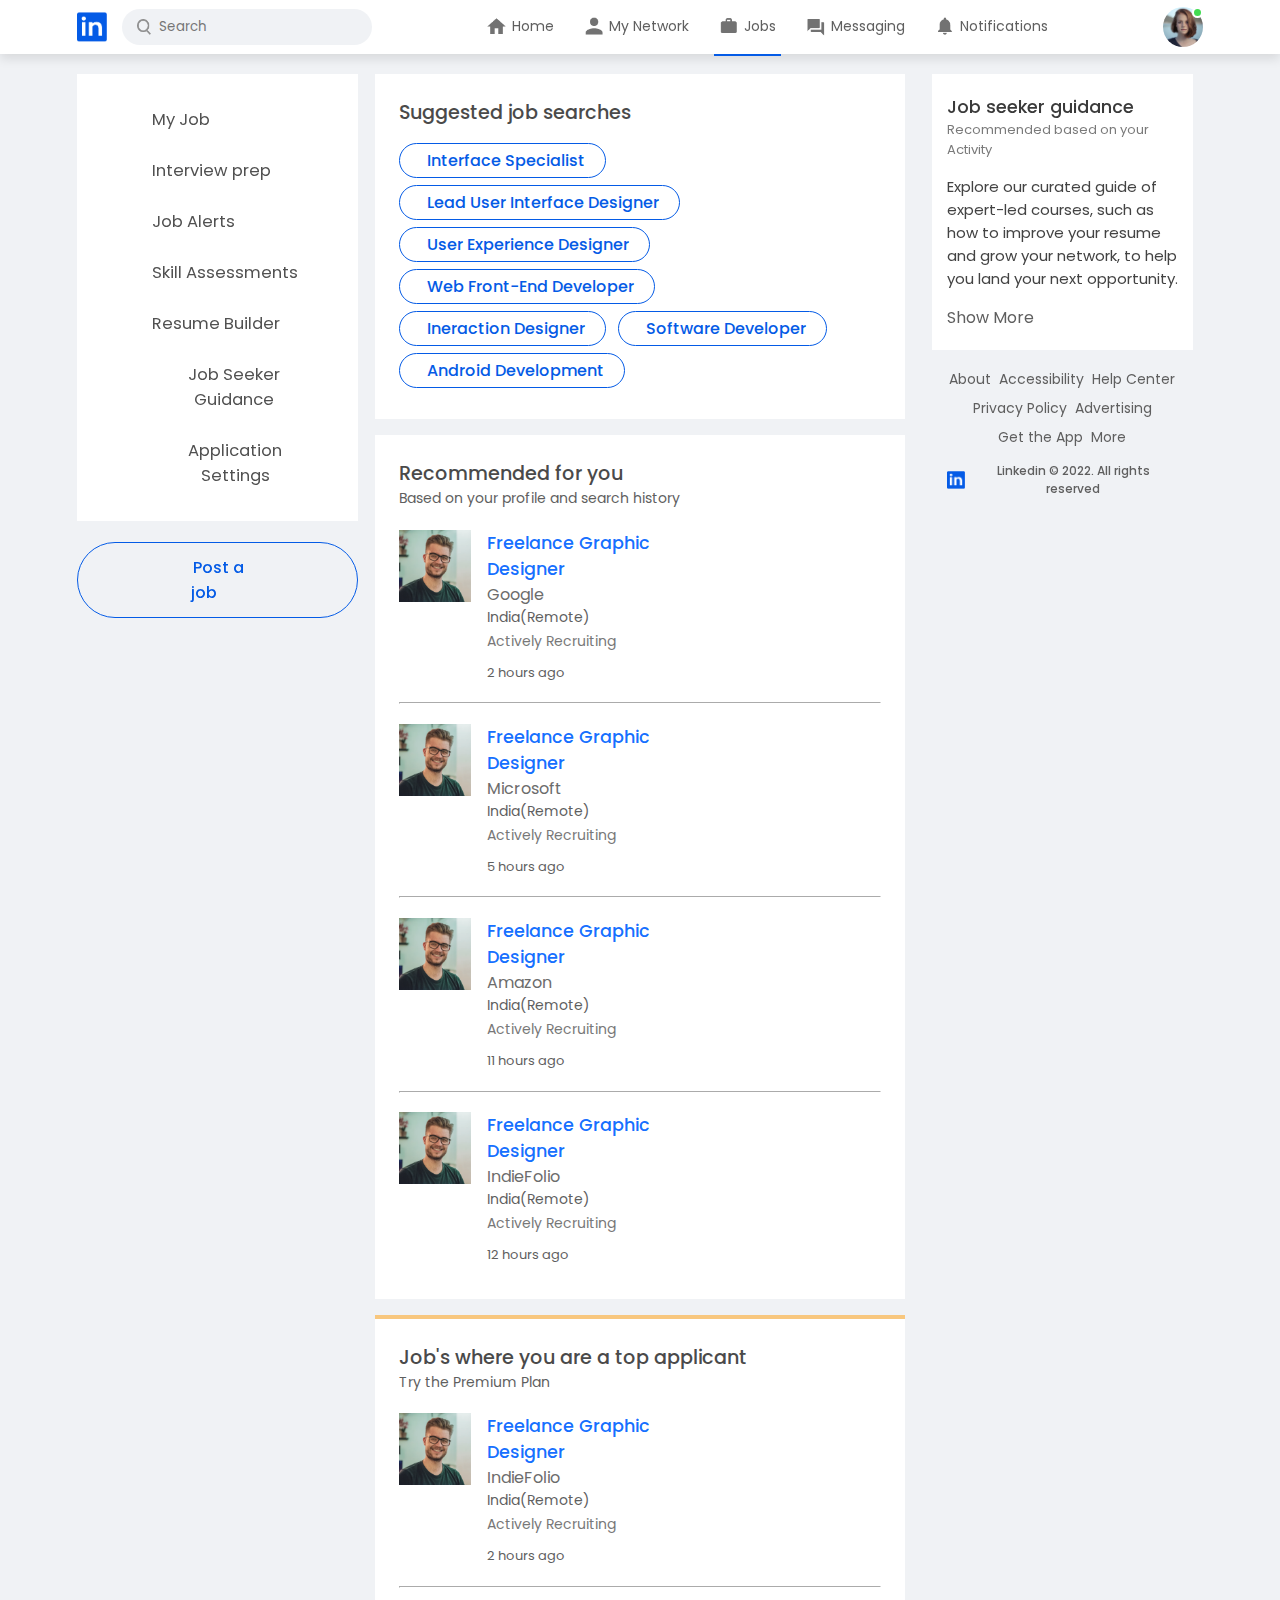
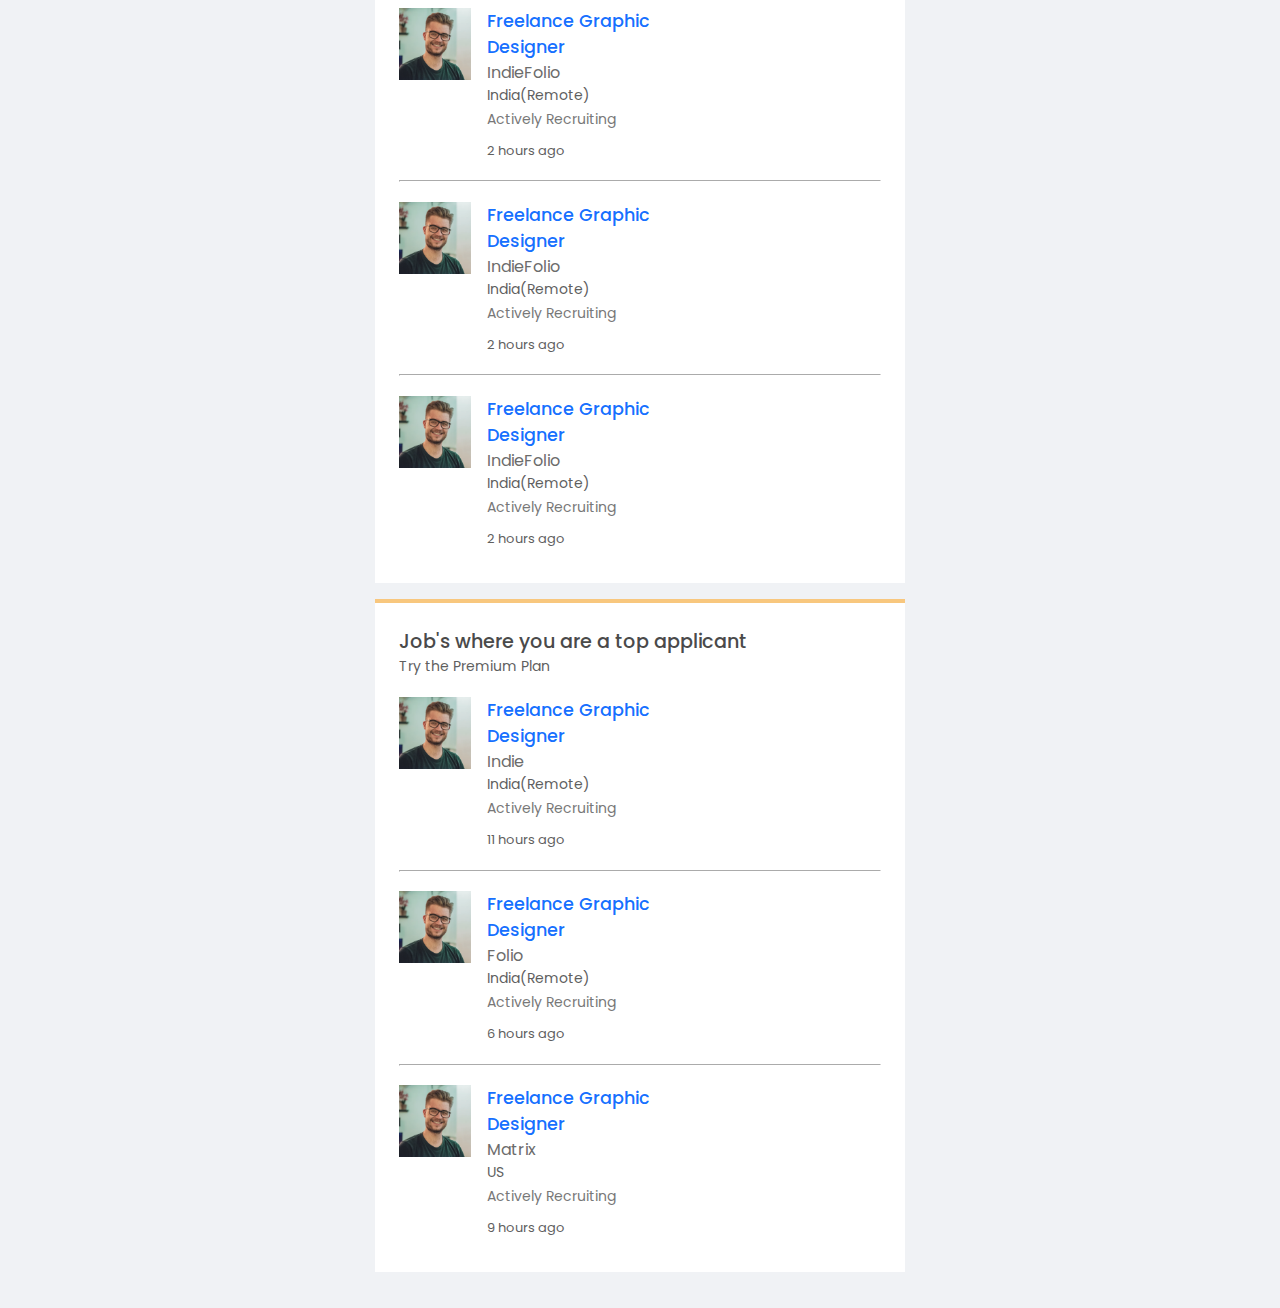
==== job.html @ 5a5438bf "first commit" ====
<!DOCTYPE html>
<html lang="en">

<head>
    <meta charset="UTF-8">
    <meta name="viewport" content="width=device-width, initial-scale=1.0">
    <title>Linkedin Clone</title>
    <!-- -----------------google fonts link-------------------- -->
    <link rel="preconnect" href="https://fonts.googleapis.com">
    <link rel="preconnect" href="https://fonts.gstatic.com" crossorigin>
    <link href="https://fonts.googleapis.com/css2?family=Poppins:wght@100;200;300;400;500;600;700;800;900&display=swap"
        rel="stylesheet">
    <!-- ---------------font awesome--------- -->
    <link rel="stylesheet" href="https://cdnjs.cloudflare.com/ajax/libs/font-awesome/6.4.2/css/all.min.css"
        integrity="sha512-z3gLpd7yknf1YoNbCzqRKc4qyor8gaKU1qmn+CShxbuBusANI9QpRohGBreCFkKxLhei6S9CQXFEbbKuqLg0DA=="
        crossorigin="anonymous" referrerpolicy="no-referrer" />
    <!-- -------------custom css------------------ -->
    <link rel="stylesheet" href="./job.css">
    <!-- ------------------favicon------------------- -->
    <link rel="icon" type="image/x-icon" href="./images/logo.png">
</head>

<body>
    <nav class="navbar">
        <div class="navbar-left">
            <a href="index.html" class="logo"><img src="./images/logo.png" alt=""></a>
            <div class="search-box">
                <img src="./images/search.png">
                <input type="text" placeholder="Search">
            </div>
        </div>
        <div class="navbar-center">
            <ul>
                <li><a href="./index.html"><img src="./images/home.png" alt=""><span>Home</span></a></li>
                <li><a href="./network.html"><img src="./images/network.png" alt=""><span>My Network</span></a></li>
                <li><a href="#" class="active-link"><img src="./images/jobs.png" alt=""><span>Jobs</span></a></li>
                <li><a href="./messaging.html"><img src="./images/message.png" alt=""><span>Messaging</span></a></li>
                <li><a href="./notification.html"><img src="./images/notification.png"
                            alt=""><span>Notifications</span></a></li>
            </ul>
        </div>
        <div class="navbar-right">
            <div class="online">
                <img src="./images/user-3.png" alt="" class="nav-profile-img" onclick="toggleMenu()">
            </div>
        </div>

        <!-- -----------profile-drop-down-menu----------------- -->
        <div class="profile-menu-wrap" id="profileMenu">
            <div class="profile-menu">
                <div class="user-info">
                    <img src="./images/user-3.png">
                    <div>
                        <h3>Isha Sahu</h3>
                        <a href="./profile.html">See your Profile</a>
                    </div>
                </div>
                <hr>
                <a href="#" class="profile-menu-link">
                    <img src="./images/feedback.png">
                    <p>Give Feedback</p>
                    <span>></span>
                </a>
                <a href="#" class="profile-menu-link">
                    <img src="./images/setting.png">
                    <p>Settings & Privacy</p>
                    <span>></span>
                </a>
                <a href="#" class="profile-menu-link">
                    <img src="./images/help.png">
                    <p>Help & Support</p>
                    <span>></span>
                </a>
                <a href="#" class="profile-menu-link">
                    <img src="./images/display.png">
                    <p>Display & Accessibility</p>
                    <span>></span>
                </a>
                <a href="#" class="profile-menu-link">
                    <img src="./images/logout.png">
                    <p>Logout</p>
                    <span>></span>
                </a>
            </div>
        </div>
    </nav>

    <!-- -----------------------navbar end----------------- -->

    <div class="container">
        <!-- -----------left-sidebar----------- -->
        <div class="left-sidebar">
            <div class="sidebar-manage-network">
                <div class="manage-network-link">
                    <div class="icon-sidebar">
                        <i class="fa-solid fa-bookmark fa-2xl"></i>
                    </div>
                    <h3>My Job</h3>
                </div>
                <div class="manage-network-link">
                    <div class="icon-sidebar">
                        <i class="fa-solid fa-file fa-2xl"></i>
                    </div>
                    <h3>Interview prep</h3>
                </div>
                <div class="manage-network-link">
                    <div class="icon-sidebar">
                        <i class="fa-solid fa-bell fa-2xl"></i>
                    </div>
                    <h3>Job Alerts</h3>
                </div>
                <div class="manage-network-link" id="no-network">
                    <div class="icon-sidebar">
                        <i class="fa-solid fa-clipboard-check fa-2xl"></i>
                    </div>
                    <h3>Skill Assessments</h3>
                </div>
                <div class="manage-network-link" id="no-network">
                    <div class="icon-sidebar">
                        <i class="fa fa-file fa-2xl"></i>
                    </div>
                    <h3>Resume Builder</h3>
                </div>
                <div class="manage-network-link" id="no-network">
                    <div class="icon-sidebar">
                        <i class="fa-regular fa-newspaper fa-2xl"></i>
                    </div>
                    <h3>Job Seeker Guidance</h3>
                </div>
                <div class="manage-network-link" id="no-network">
                    <div class="icon-sidebar">
                        <i class="fa-solid fa-gear fa-2xl"></i>
                    </div>
                    <h3>Application Settings</h3>
                </div>
            </div>
        
            <div class="post-a-job">
                <a href="#" class="post-a-job-link">
                    <i class="fa fa-pen-to-square"></i>
                    <span>Post a job</span>
                </a>
            </div>
        </div>

        <!-- ----------------------------------main-content-------------------------- -->
        <div class="main-content">
            <div class="suggested-jobs">
                <div class="heading-jobs-box">
                    <h2 class="suggest-heading">Suggested job searches</h2>
                    <button class="close-suggest-job" onclick="closeSuggestedJobs()"><i class="fa fa-circle-xmark fa-2xl style=" color:
                            #6a6a6a;"></i></button>
                </div>

                <div class="suggested-job-links">
                    <a href="#"><i class="fa-solid fa-magnifying-glass"></i><span>Interface Specialist</span></a>
                </div>
                <div class="suggested-job-links" id="no-job-link">
                    <a href="#"><i class="fa-solid fa-magnifying-glass"></i><span>Lead User Interface
                            Designer</span></a>
                </div>
                <div class="suggested-job-links" id="no-job-link">
                    <a href="#"><i class="fa-solid fa-magnifying-glass"></i><span>User Experience Designer</span></a>
                </div>
                <div class="suggested-job-links">
                    <a href="#"><i class="fa-solid fa-magnifying-glass"></i><span>Web Front-End Developer</span></a>
                </div>
                <div class="suggested-job-links">
                    <a href="#"><i class="fa-solid fa-magnifying-glass"></i><span>Ineraction Designer</span></a>
                </div>
                <div class="suggested-job-links">
                    <a href="#"><i class="fa-solid fa-magnifying-glass"></i><span>Software Developer</span></a>
                </div>
                <div class="suggested-job-links">
                    <a href="#"><i class="fa-solid fa-magnifying-glass" id="no-job-link"></i><span>Android Development</span></a>
                </div>
            </div>

            <section class="recommended-job" id="new-margin-job-box">
                <div class="recommended-heading">
                    <h2>Recommended for you</h2>
                    <p>Based on your profile and search history</p>
                </div>

                <li class="job-list">

                    <div class="job-card">
                        <div class="job-details">
                            <div class="job-img">
                                <img src="./images/user-1.png" alt="">
                            </div>
                            <div class="job-content">
                                <h2>Freelance Graphic Designer</h2>
                                <h3>Google</h3>
                                <p>India(Remote)</p>
                            </div>
                            <div class="bookmark-btn">
                                <a href="#"><i class="fa fa-bookmark fa-xl" style="color: #737373;"></i></a>
                            </div>
                        </div>

                        <div class="recruiting">
                            <i class="fa fa-bullseye"  style="color: #62bb23;"></i>
                            <span>Actively Recruiting</span>
                        </div>

                        <div class="time">
                            <h3>2 hours ago</h3>
                        </div>
                    </div>
                    <hr class="break-card">
                    <div class="job-card">
                        <div class="job-details">
                            <div class="job-img">
                                <img src="./images/user-1.png" alt="">
                            </div>
                            <div class="job-content">
                                <h2>Freelance Graphic Designer</h2>
                                <h3>Microsoft</h3>
                                <p>India(Remote)</p>
                            </div>
                            <div class="bookmark-btn">
                                <a href="#"><i class="fa fa-bookmark fa-xl" style="color: #737373;"></i></a>
                            </div>
                        </div>

                        <div class="recruiting">
                            <i class="fa fa-bullseye"  style="color: #62bb23;"></i>
                            <span>Actively Recruiting</span>
                        </div>

                        <div class="time">
                            <h3>5 hours ago</h3>
                        </div>
                    </div>
                    <hr class="break-card">
                    <div class="job-card">
                        <div class="job-details">
                            <div class="job-img">
                                <img src="./images/user-1.png" alt="">
                            </div>
                            <div class="job-content">
                                <h2>Freelance Graphic Designer</h2>
                                <h3>Amazon</h3>
                                <p>India(Remote)</p>
                            </div>
                            <div class="bookmark-btn">
                                <a href="#"><i class="fa fa-bookmark fa-xl" style="color: #737373;"></i></a>
                            </div>
                        </div>

                        <div class="recruiting">
                            <i class="fa fa-bullseye"  style="color: #62bb23;"></i>
                            <span>Actively Recruiting</span>
                        </div>

                        <div class="time">
                            <h3>11 hours ago</h3>
                        </div>
                    </div>
                    <hr class="break-card">
                    <div class="job-card">
                        <div class="job-details">
                            <div class="job-img">
                                <img src="./images/user-1.png" alt="">
                            </div>
                            <div class="job-content">
                                <h2>Freelance Graphic Designer</h2>
                                <h3>IndieFolio</h3>
                                <p>India(Remote)</p>
                            </div>
                            <div class="bookmark-btn">
                                <a href="#"><i class="fa fa-bookmark fa-xl" style="color: #737373;"></i></a>
                            </div>
                        </div>

                        <div class="recruiting">
                            <i class="fa fa-bullseye"  style="color: #62bb23;"></i>
                            <span>Actively Recruiting</span>
                        </div>

                        <div class="time">
                            <h3>12 hours ago</h3>
                        </div>
                    </div>
                </li>
            </section>
            <section class="recommended-job" id="premium">
                <div class="recommended-heading">
                    <h2>Job's where you are a top applicant</h2>
                    <p>Try the Premium Plan</p>
                </div>

                <li class="job-list">

                    <div class="job-card">
                        <div class="job-details">
                            <div class="job-img">
                                <img src="./images/user-1.png" alt="">
                            </div>
                            <div class="job-content">
                                <h2>Freelance Graphic Designer</h2>
                                <h3>IndieFolio</h3>
                                <p>India(Remote)</p>
                            </div>
                            <div class="bookmark-btn">
                                <a href="#"><i class="fa fa-bookmark fa-xl" style="color: #737373;"></i></a>
                            </div>
                        </div>

                        <div class="recruiting">
                            <i class="fa fa-bullseye"  style="color: #62bb23;"></i>
                            <span>Actively Recruiting</span>
                        </div>

                        <div class="time">
                            <h3>2 hours ago</h3>
                        </div>
                    </div>
                    <hr class="break-card">
                    <div class="job-card">
                        <div class="job-details">
                            <div class="job-img">
                                <img src="./images/user-1.png" alt="">
                            </div>
                            <div class="job-content">
                                <h2>Freelance Graphic Designer</h2>
                                <h3>IndieFolio</h3>
                                <p>India(Remote)</p>
                            </div>
                            <div class="bookmark-btn">
                                <a href="#"><i class="fa fa-bookmark fa-xl" style="color: #737373;"></i></a>
                            </div>
                        </div>

                        <div class="recruiting">
                            <i class="fa fa-bullseye"  style="color: #62bb23;"></i>
                            <span>Actively Recruiting</span>
                        </div>

                        <div class="time">
                            <h3>2 hours ago</h3>
                        </div>
                    </div>
                    <hr class="break-card">
                    <div class="job-card">
                        <div class="job-details">
                            <div class="job-img">
                                <img src="./images/user-1.png" alt="">
                            </div>
                            <div class="job-content">
                                <h2>Freelance Graphic Designer</h2>
                                <h3>IndieFolio</h3>
                                <p>India(Remote)</p>
                            </div>
                            <div class="bookmark-btn">
                                <a href="#"><i class="fa fa-bookmark fa-xl" style="color: #737373;"></i></a>
                            </div>
                        </div>

                        <div class="recruiting">
                            <i class="fa fa-bullseye"  style="color: #62bb23;"></i>
                            <span>Actively Recruiting</span>
                        </div>

                        <div class="time">
                            <h3>2 hours ago</h3>
                        </div>
                    </div>
                    <hr class="break-card">
                    <div class="job-card">
                        <div class="job-details">
                            <div class="job-img">
                                <img src="./images/user-1.png" alt="">
                            </div>
                            <div class="job-content">
                                <h2>Freelance Graphic Designer</h2>
                                <h3>IndieFolio</h3>
                                <p>India(Remote)</p>
                            </div>
                            <div class="bookmark-btn">
                                <a href="#"><i class="fa fa-bookmark fa-xl" style="color: #737373;"></i></a>
                            </div>
                        </div>

                        <div class="recruiting">
                            <i class="fa fa-bullseye"  style="color: #62bb23;"></i>
                            <span>Actively Recruiting</span>
                        </div>

                        <div class="time">
                            <h3>2 hours ago</h3>
                        </div>
                    </div>
                </li>
            </section>
            <section class="recommended-job" id="premium">
                <div class="recommended-heading">
                    <h2>Job's where you are a top applicant</h2>
                    <p>Try the Premium Plan</p>
                </div>

                <li class="job-list">

                    <div class="job-card">
                        <div class="job-details">
                            <div class="job-img">
                                <img src="./images/user-1.png" alt="">
                            </div>
                            <div class="job-content">
                                <h2>Freelance Graphic Designer</h2>
                                <h3>Indie</h3>
                                <p>India(Remote)</p>
                            </div>
                            <div class="bookmark-btn">
                                <a href="#"><i class="fa fa-bookmark fa-xl" style="color: #737373;"></i></a>
                            </div>
                        </div>

                        <div class="recruiting">
                            <i class="fa fa-bullseye"  style="color: #62bb23;"></i>
                            <span>Actively Recruiting</span>
                        </div>

                        <div class="time">
                            <h3>11 hours ago</h3>
                        </div>
                    </div>
                    <hr class="break-card">
                    <div class="job-card">
                        <div class="job-details">
                            <div class="job-img">
                                <img src="./images/user-1.png" alt="">
                            </div>
                            <div class="job-content">
                                <h2>Freelance Graphic Designer</h2>
                                <h3>Folio</h3>
                                <p>India(Remote)</p>
                            </div>
                            <div class="bookmark-btn">
                                <a href="#"><i class="fa fa-bookmark fa-xl" style="color: #737373;"></i></a>
                            </div>
                        </div>

                        <div class="recruiting">
                            <i class="fa fa-bullseye"  style="color: #62bb23;"></i>
                            <span>Actively Recruiting</span>
                        </div>

                        <div class="time">
                            <h3>6 hours ago</h3>
                        </div>
                    </div>
                    <hr class="break-card">
                    <div class="job-card">
                        <div class="job-details">
                            <div class="job-img">
                                <img src="./images/user-1.png" alt="">
                            </div>
                            <div class="job-content">
                                <h2>Freelance Graphic Designer</h2>
                                <h3>Matrix</h3>
                                <p>US</p>
                            </div>
                            <div class="bookmark-btn">
                                <a href="#"><i class="fa fa-bookmark fa-xl" style="color: #737373;"></i></a>
                            </div>
                        </div>

                        <div class="recruiting">
                            <i class="fa fa-bullseye"  style="color: #62bb23;"></i>
                            <span>Actively Recruiting</span>
                        </div>

                        <div class="time">
                            <h3>9 hours ago</h3>
                        </div>
                    </div>
                </li>
            </section>
            
        </div>

        <!-- -----------------------------right-sidebar---------------------- -->
        <div class="right-sidebar">
            <div class="right-sidebar-details">
                <h2>Job seeker guidance</h2>
                <h3>Recommended based on your Activity</h3>
                <p>Explore our curated guide of expert-led courses, such as how to improve your resume and grow your
                    network, to help you land your next opportunity.</p>
                <a href="#"><span>Show More</span><i class="fa fa-arrow-right"></i></a>
            </div>
            <div class="sidebar-useful-links">
                <a href="#">About</a>
                <a href="#">Accessibility</a>
                <a href="#">Help Center</a>
                <a href="#">Privacy Policy</a>
                <a href="#">Advertising</a>
                <a href="#">Get the App</a>
                <a href="#">More</a>

                <div class="copyright-msg">
                    <img src="./images/logo.png">
                    <p>Linkedin &#169; 2022. All rights reserved</p>
                </div>
            </div>
        </div>

    </div>




    <!-- ---------------custom javascript---------------- -->
    <script src="./script.js"></script>
</body>

</html>
---- job.css ----
* {
    margin: 0;
    padding: 0;
    box-sizing: border-box;
    font-family: 'Poppins', sans-serif;
}

body {
    background: #f0f2f5;
    color: #5f5f5f;
}

a {
    text-decoration: none;
    color: #5f5f5f;
}

/* --------------------------------------navbar-start-------------------------------- */
.navbar {
    display: flex;
    align-items: center;
    justify-content: space-between;
    background: #fff;
    padding: 6px 6%;
    position: sticky;
    top: 0;
    z-index: 100;
    box-shadow: 0 5px 10px rgba(0, 0, 0, 0.1);
}

.logo img {
    width: 30px;
    margin-right: 15px;
    display: block;
}

.navbar-center ul li {
    display: inline-block;
    list-style: none;
}

.navbar-center ul li a {
    display: flex;
    align-items: center;
    font-size: 14px;
    margin: 5px 8px;
    padding-right: 5px;
    position: relative;
}

.navbar-center ul li a img {
    width: 30px;
}

.navbar-center ul li a::after {
    content: '';
    width: 0;
    height: 2px;
    background: #045be6;
    position: absolute;
    bottom: -15px;
    transition: width 0.3s;
}

.navbar-center ul li a:hover::after,
.navbar-center ul li a.active-link::after {
    width: 100%;
}

.nav-profile-img {
    width: 40px;
    border-radius: 50%;
    display: block;
    cursor: pointer;
    position: relative;
}

.online {
    position: relative;
}

.online::after {
    content: '';
    width: 7px;
    height: 7px;
    border: 2px solid #fff;
    border-radius: 50%;
    right: 0px;
    top: 0px;
    background: #41db51;
    position: absolute;
}

.search-box {
    background: #f0f2f5;
    width: 250px;
    border-radius: 20px;
    display: flex;
    align-items: center;
    padding: 0 15px;
}

.navbar-left {
    display: flex;
    align-items: center;
}

.search-box img {
    width: 14px;
}

.search-box input {
    width: 100%;
    background: transparent;
    outline: none;
    padding: 8px;
    border: 0;
}

.container {
    padding: 20px 6%;
    display: flex;
    flex-wrap: wrap;
    justify-content: space-between;
}

/* ---------left-sidebar--------- */
.left-sidebar {
    flex-basis: 25%;
    align-self: flex-start;
    position: sticky;
    top: 73px;
}

.main-content {
    flex-basis: 47%;
}


/* ----------------------------------------------navbar-end------------------------------------------- */
/* ----------profile-drop-down-menu------------ */
.profile-menu-wrap {
    position: absolute;
    top: 100%;
    right: 5%;
    width: 320px;
    max-height: 0;
    overflow: hidden;
    transition: max-height 0.5s;
}

.profile-menu-wrap.open-menu {
    max-height: 400px;
}

.profile-menu {
    background: #222;
    color: #fff;
    padding: 20px;
    margin: 10px;
}

.user-info {
    display: flex;
    align-items: center;
}

.user-info img {
    width: 50px;
    border-radius: 50%;
    margin-right: 15px;
}

.user-info h3 {
    font-weight: 500;
    margin-bottom: -7px;
}

.user-info a {
    color: #c9dbf8;
    font-size: 13px;
}

.profile-menu hr {
    border: 0;
    height: 1px;
    width: 100%;
    background: #fff;
    margin: 15px 0 10px;
}

.profile-menu-link {
    display: flex;
    align-items: center;
    color: #fff;
    margin: 12px 0;
    font-size: 14px;
}

.profile-menu-link p {
    width: 100%;
}

.profile-menu-link img {
    width: 35px;
    border-radius: 50%;
    margin-right: 15px;
}

/* -------------------------------------profile-dropdown-end----------------------------------------------- */

/* -----------------------------------------------------jobs-page-start-------------------------------------------- */

.container {
    padding: 20px 6%;
    display: flex;
    flex-wrap: wrap;
    justify-content: space-between;
}

/* ---------left-sidebar--------- */
.left-sidebar {
    flex-basis: 25%;
    align-self: flex-start;
    position: sticky;
    top: 73px;
}

.main-content-network {
    flex-basis: 73%;
}

.sidebar-manage-network {
    background: #fff;
    padding: 20px 25px;
    text-align: center;
    font-size: 12px;
}

.manage-network-link {
    display: flex;
    align-items: center;
    /* justify-content: space-between; */
    padding: 13px 0;
    cursor: pointer;
}

.manage-network-link h3 {
    font-size: 1.03rem;
    font-weight: 400;
    /* margin-right: 6rem; */
    padding: 0 15px;
    color: #515151;
}

.icon-sidebar {
    width: 2.2rem;
}

.post-a-job-link {
    display: inline-block;
    border: 1px solid #045be6;
    border-radius: 65px;
    padding: 12px 113px;
    color: #045be6;
    font-weight: 500;
    margin: 1.3rem 0;
    transition: 0.3s;
}

.post-a-job-link i {
    color: #1f71ff;
}

.post-a-job span {
    margin-left: 2px;
}

/* -----------left-sidebar-end--------------------- */

/* -----------------main-content-start--------------------------- */
.main-content {
    flex-basis: 47%;
}

.suggested-jobs {
    background: #fff;
    padding: 1.5rem;
    position: relative;
    margin-bottom: 1rem;
}

.heading-jobs-box {
    display: flex;
    margin-bottom: 1rem;
    align-items: center;
    justify-content: space-between;
}

.suggest-heading {
    font-size: 1.2rem;
    font-weight: 500;
    color: #4a4a4a;
}

.close-suggest-job {
    border: none;
    background: none;
    color: #6a6a6a;
    float: right;
    cursor: pointer;
}

.suggested-job-links {
    background: #fff;
    position: relative;
    width: auto;
    display: inline-block;
    margin-right: 8px;
    margin-bottom: 7px;
}

.suggested-job-links a {
    display: inline-block;
    border: 1px solid #045be6;
    border-radius: 65px;
    padding: 4px 20px;
    color: #045be6;
    font-weight: 500;
}

.suggested-job-links span {
    padding-left: 7px;
}

.recommended-job {
    background: #fff;
    padding: 1.5rem;
    position: relative;
    margin-bottom: 1rem;
}

.recommended-heading {
    margin-bottom: 11px;
}

.recommended-heading h2 {
    font-size: 1.2rem;
    font-weight: 500;
    color: #4a4a4a;
}

.recommended-heading p {
    font-size: 14px;
    font-weight: 400;
}

/* -------job-card--------- */
.job-list {
    list-style: none;
}

.job-card {
    padding: 0.6rem 0;
}

.job-details {
    display: flex;
    align-items: flex-start;
}

.job-img img {
    width: 4.5rem;
    margin-right: 1rem;
    z-index: 2;
}

.job-content h2 {
    font-size: 1.1rem;
    font-weight: 500;
    color: #0062ffed;
}

.job-content h3 {
    font-size: 1rem;
    font-weight: 400;
    color: #6c6c6c;
}

.job-content p {
    font-size: 14px;
}

.bookmark-btn {
    margin-left: 13rem;
}

.recruiting {
    margin-left: 5.5rem;
}

.recruiting span {
    font-size: 14px;
    color: #787878;
    font-weight: 400;
}

.time {
    padding-top: 10px;
    margin-left: 5.5rem;
}

.time h3 {
    font-size: 13px;
    font-weight: 400;
}

.break-card {
    border-color: #fff;
    margin: 10px 0;
}

#premium {
    border-top: 4px solid #f8c77e;
}

/* --------------------------main-content-end-------------------------- */

/* ---------------right-sidebar-start----------------------- */
.right-sidebar {
    flex-basis: 25%;
    align-self: self-start;
    position: sticky;
    top: 73px;
}

.right-sidebar-details {
    background: #fff;
    padding: 20px 15px;
    margin: 0 10px;
}

.right-sidebar-details h2 {
    font-size: 1.1em;
    font-weight: 500;
    color: #3a3a3a;
}

.right-sidebar-details h3 {
    font-size: 13px;
    font-weight: 400;
    color: #7a7a7a;
}

.right-sidebar-details p {
    padding: 15px 0;
    font-size: 15px;
    color: #434343;
}

.right-sidebar-details a {
    display: flex;
    align-items: center;
    justify-content: flex-start;
}

.right-sidebar-details span {
    padding-right: 10px;
}

.sidebar-useful-links {
    padding: 15px 25px;
    text-align: center;
}

.sidebar-useful-links a {
    display: inline-block;
    font-size: 14px;
    margin: 4px 2px;
}

.copyright-msg {
    display: flex;
    align-items: center;
    justify-content: center;
    font-size: 12px;
    margin-top: 10px;
    font-weight: 500
}

.copyright-msg img {
    width: 18px;
    margin-right: 4px;
}

/* ----------------------rigth-sidebar-end----------------------- */

/* ------------------------------------------media query for navbar-------------------------------------------- */
@media only screen and (max-width: 600px) {
    .search-box {
        background: transparent;
        width: auto;
        padding: 0;
    }

    .search-box input {
        width: 0;
        padding: 0;
    }

    .navbar-center ul li a span {
        display: none;
    }

    .navbar-center ul li a {
        padding-right: 0;
        margin: 5px;
    }

    .nav-profile-img {
        width: 30px;
    }

    /* -------------------------------media query for home page-------------------- */
    .container {
        padding: 15px 3%
    }

    .left-sidebar,
    .right-sidebar {
        flex-basis: 100%;
        position: relative;
        top: unset;
    }

    .main-content {
        flex-basis: 100%;
    }

    .post-stats div {
        margin: 2px 0;
    }

    .post-activity-link span {
        display: none;
    }

    .post-activity-link img {
        margin-right: 0;
    }

    /* -------------------------------------media query for profile page-------------------------------*/
    .profile-main,
    .profile-sidebar {
        flex-basis: 100%;
    }

    .profile-container {
        font-size: 14px;
    }

    .profile-pic {
        width: 100px;
        margin-top: -50px;
    }

    .profile-description {
        font-size: 14px;
    }

    .mutual-connection h3 {
        font-size: 0.85rem;
    }

    #showMoreLink {
        display: block;
        width: fit-content;
        margin: 10px auto;
        font-size: 14px;
        cursor: pointer;
    }

    .sidebar-activity {
        display: none;
    }

    .sidebar-activity.open-activity {
        display: block;
    }

    .suggested-jobs {
        margin-top: 1rem;
    }

    .post-a-job {
        display: none;
    }
    #new-margin-job-box {
        margin-top: 1rem;
    }
}

@media only screen and (max-width: 492px) {
    .main-content {
        width: 24rem;
    }

    .bookmark-btn {
        margin-left: 0;
    }

    #new-margin-job-box {
        margin-top: 1rem;
    }
}

@media only screen and (max-width: 380px) {
    .main-content {
        width: 22rem;
    }

    #no-network {
        display: none;
    }

    #no-job-link {
        display: none;
    }

    #new-margin-job-box {
        margin-top: 1rem;
    }
}
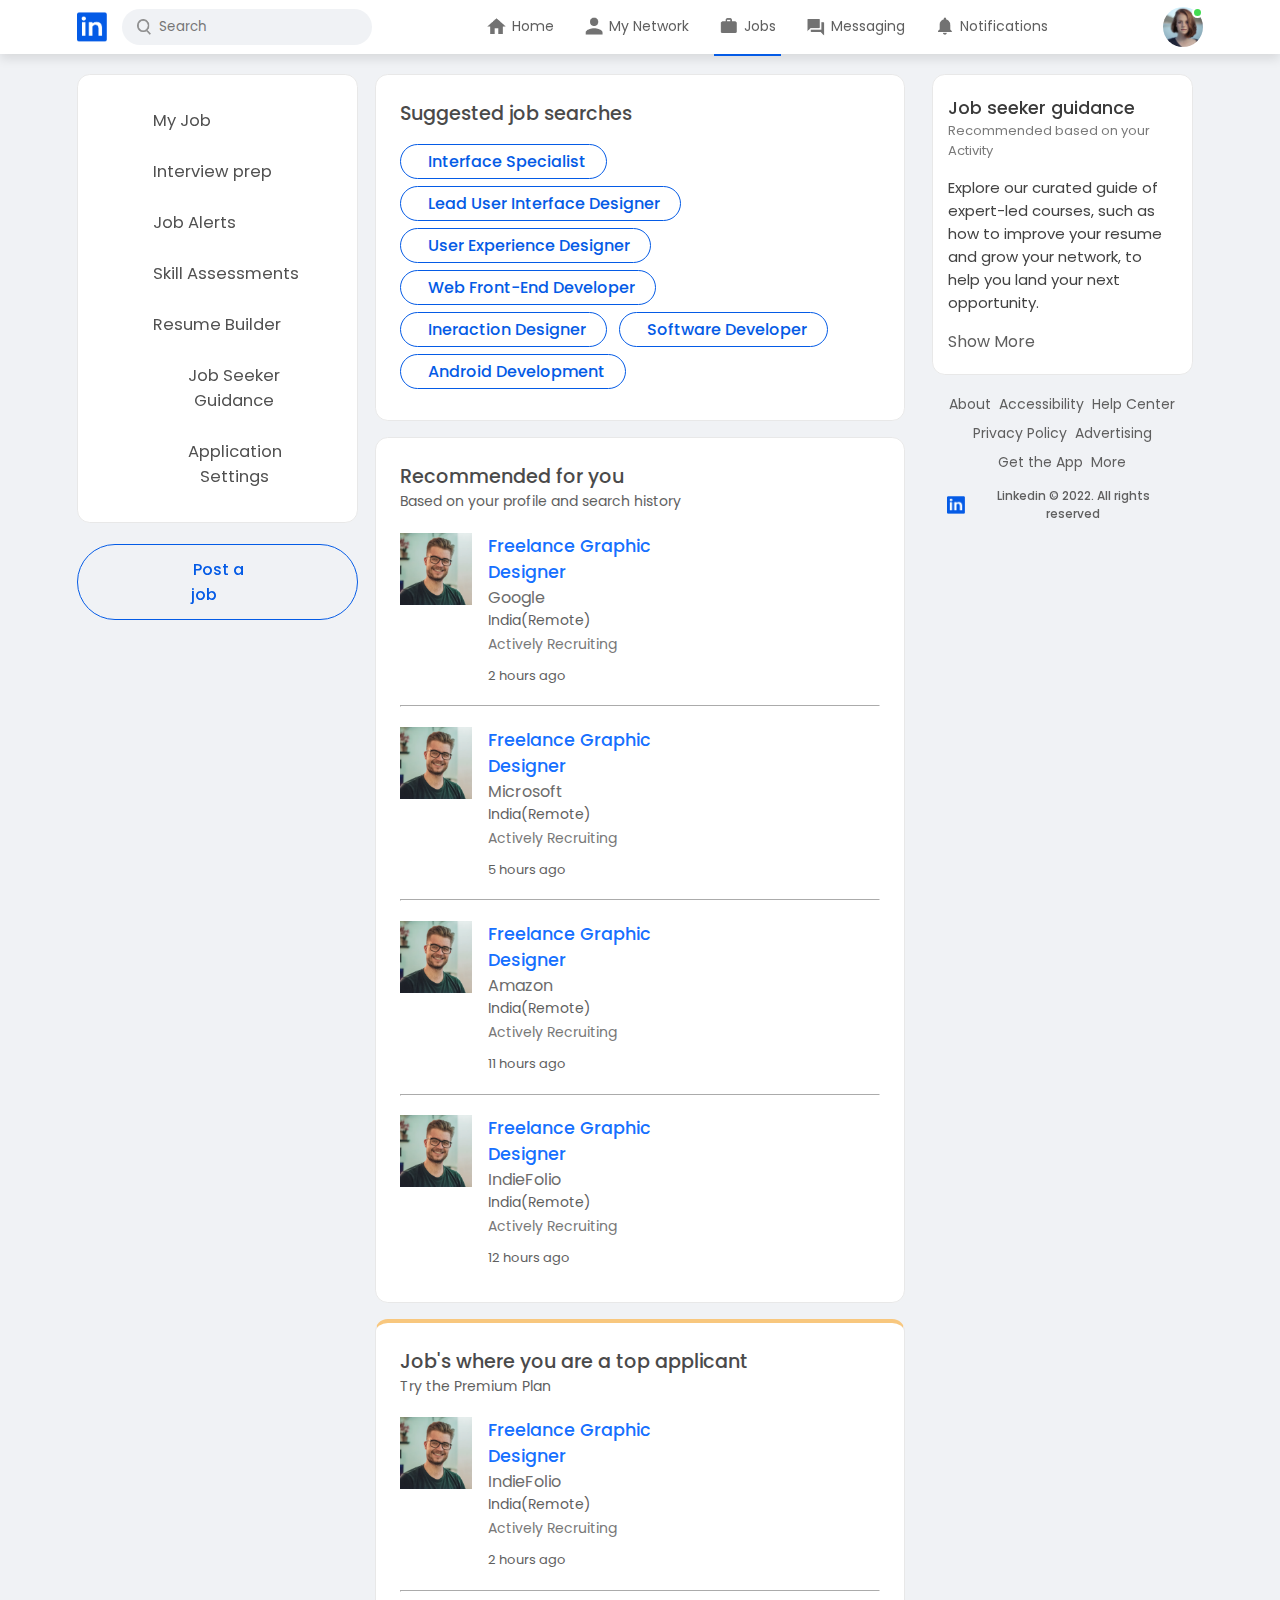
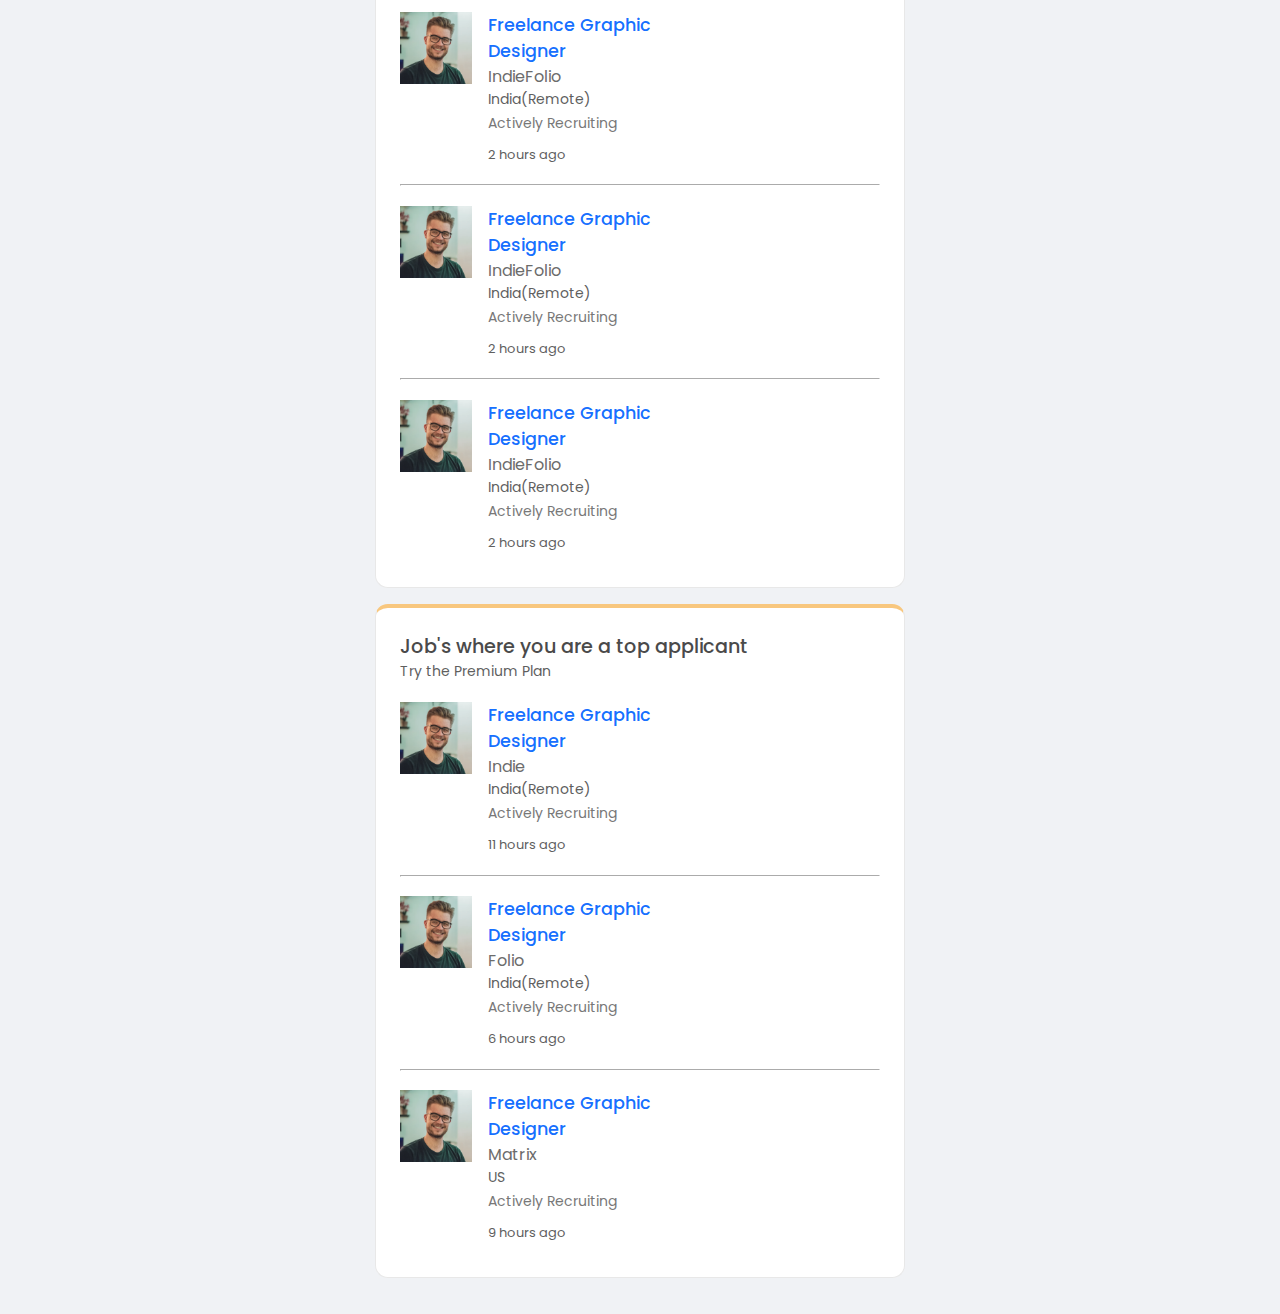
==== commit dd913ffd: "comments to network and job page" ====
--- a/job.html
+++ b/job.html
@@ -21,6 +21,7 @@
 </head>
 
 <body>
+    <!-- ------------------------------navbar-start------------------------------ -->
     <nav class="navbar">
         <div class="navbar-left">
             <a href="index.html" class="logo"><img src="./images/logo.png" alt=""></a>
@@ -86,7 +87,8 @@
     </nav>
 
     <!-- -----------------------navbar end----------------- -->
-
+    
+    <!-- -----------------------------landing-page-starts----------------------------- -->
     <div class="container">
         <!-- -----------left-sidebar----------- -->
         <div class="left-sidebar">
@@ -508,9 +510,6 @@
 
     </div>
 
-
-
-
     <!-- ---------------custom javascript---------------- -->
     <script src="./script.js"></script>
 </body>
--- a/job.css
+++ b/job.css
@@ -235,6 +235,8 @@
     padding: 20px 25px;
     text-align: center;
     font-size: 12px;
+    border-radius: 0.8rem;
+    border: 1px solid #e8e8e8;
 }
 
 .manage-network-link {
@@ -288,6 +290,8 @@
     padding: 1.5rem;
     position: relative;
     margin-bottom: 1rem;
+    border-radius: 0.8rem;
+    border: 1px solid #e8e8e8;
 }
 
 .heading-jobs-box {
@@ -338,6 +342,8 @@
     padding: 1.5rem;
     position: relative;
     margin-bottom: 1rem;
+    border-radius: 0.8rem;
+    border: 1px solid #e8e8e8;
 }
 
 .recommended-heading {
@@ -438,6 +444,8 @@
     background: #fff;
     padding: 20px 15px;
     margin: 0 10px;
+    border-radius: 0.8rem;
+    border: 1px solid #e8e8e8;
 }
 
 .right-sidebar-details h2 {
@@ -496,7 +504,7 @@
 /* ----------------------rigth-sidebar-end----------------------- */
 
 /* ------------------------------------------media query for navbar-------------------------------------------- */
-@media only screen and (max-width: 600px) {
+@media only screen and (max-width: 1000px) {
     .search-box {
         background: transparent;
         width: auto;
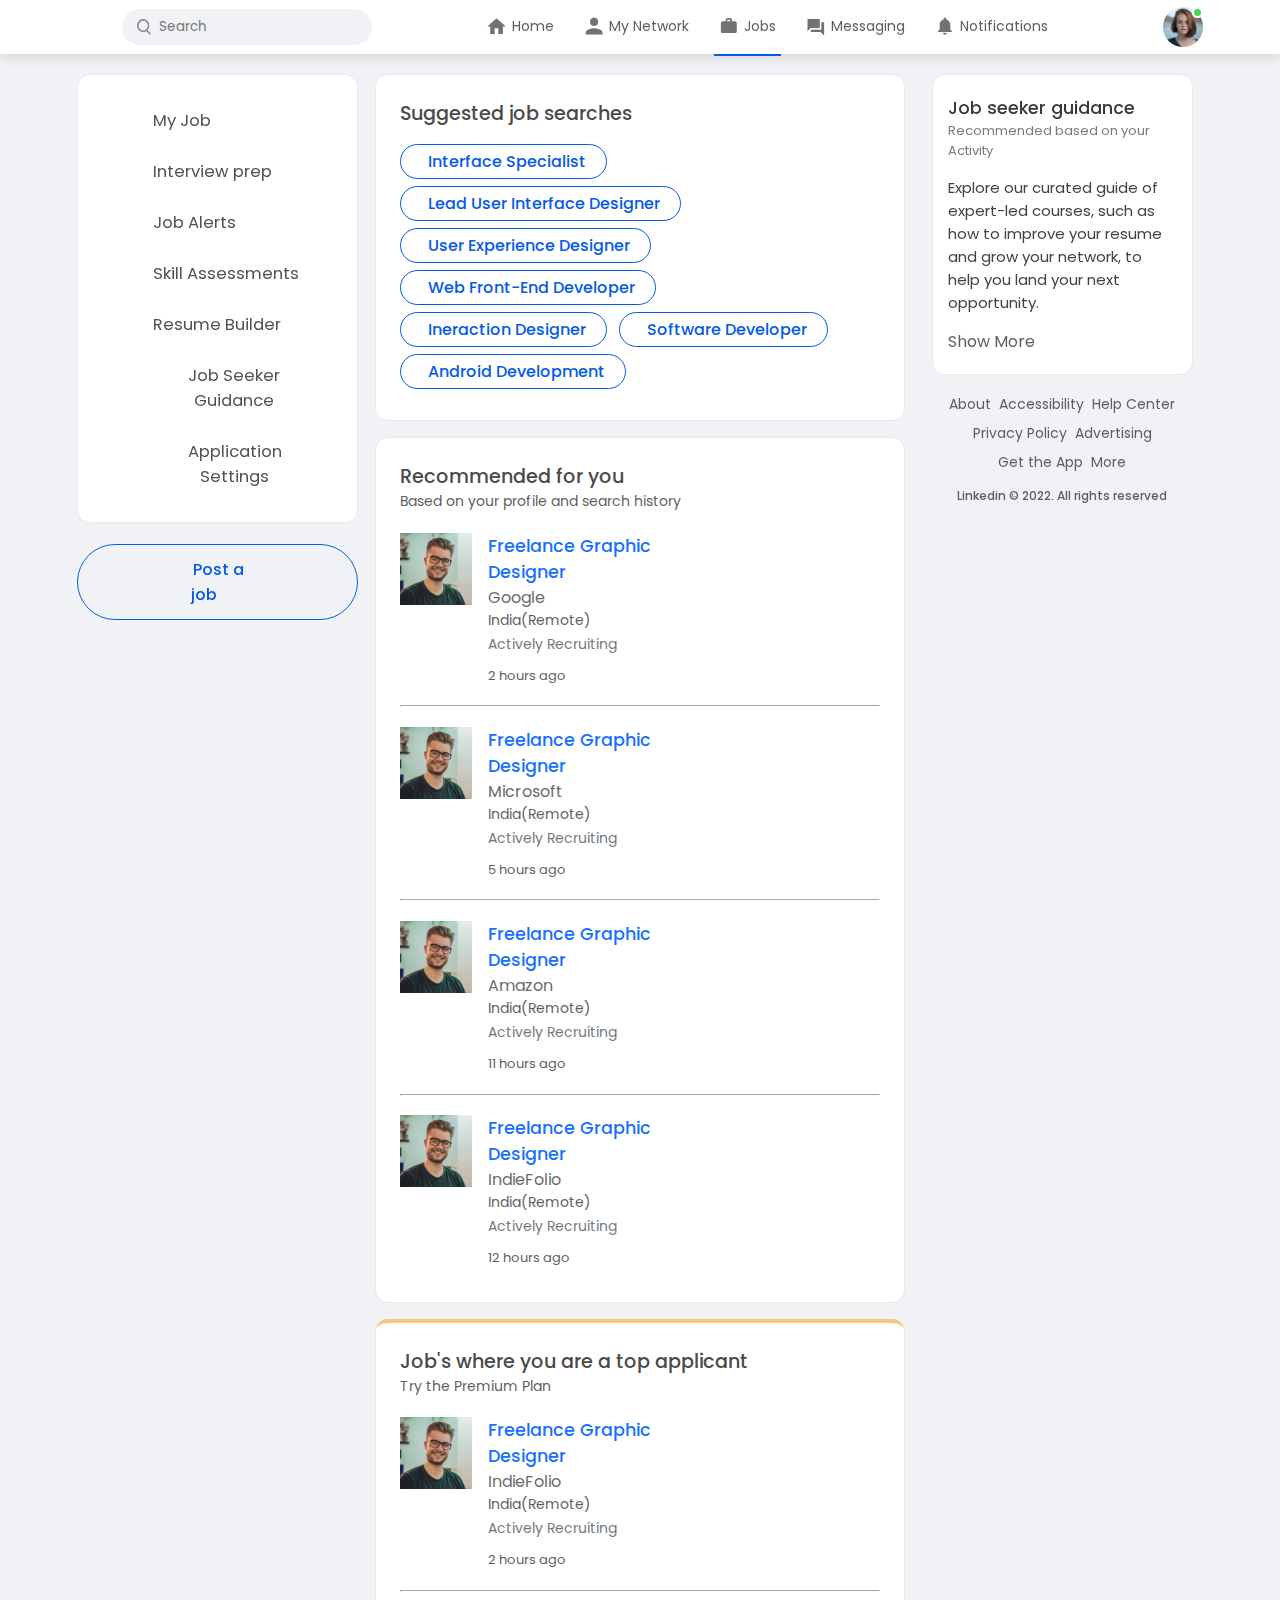
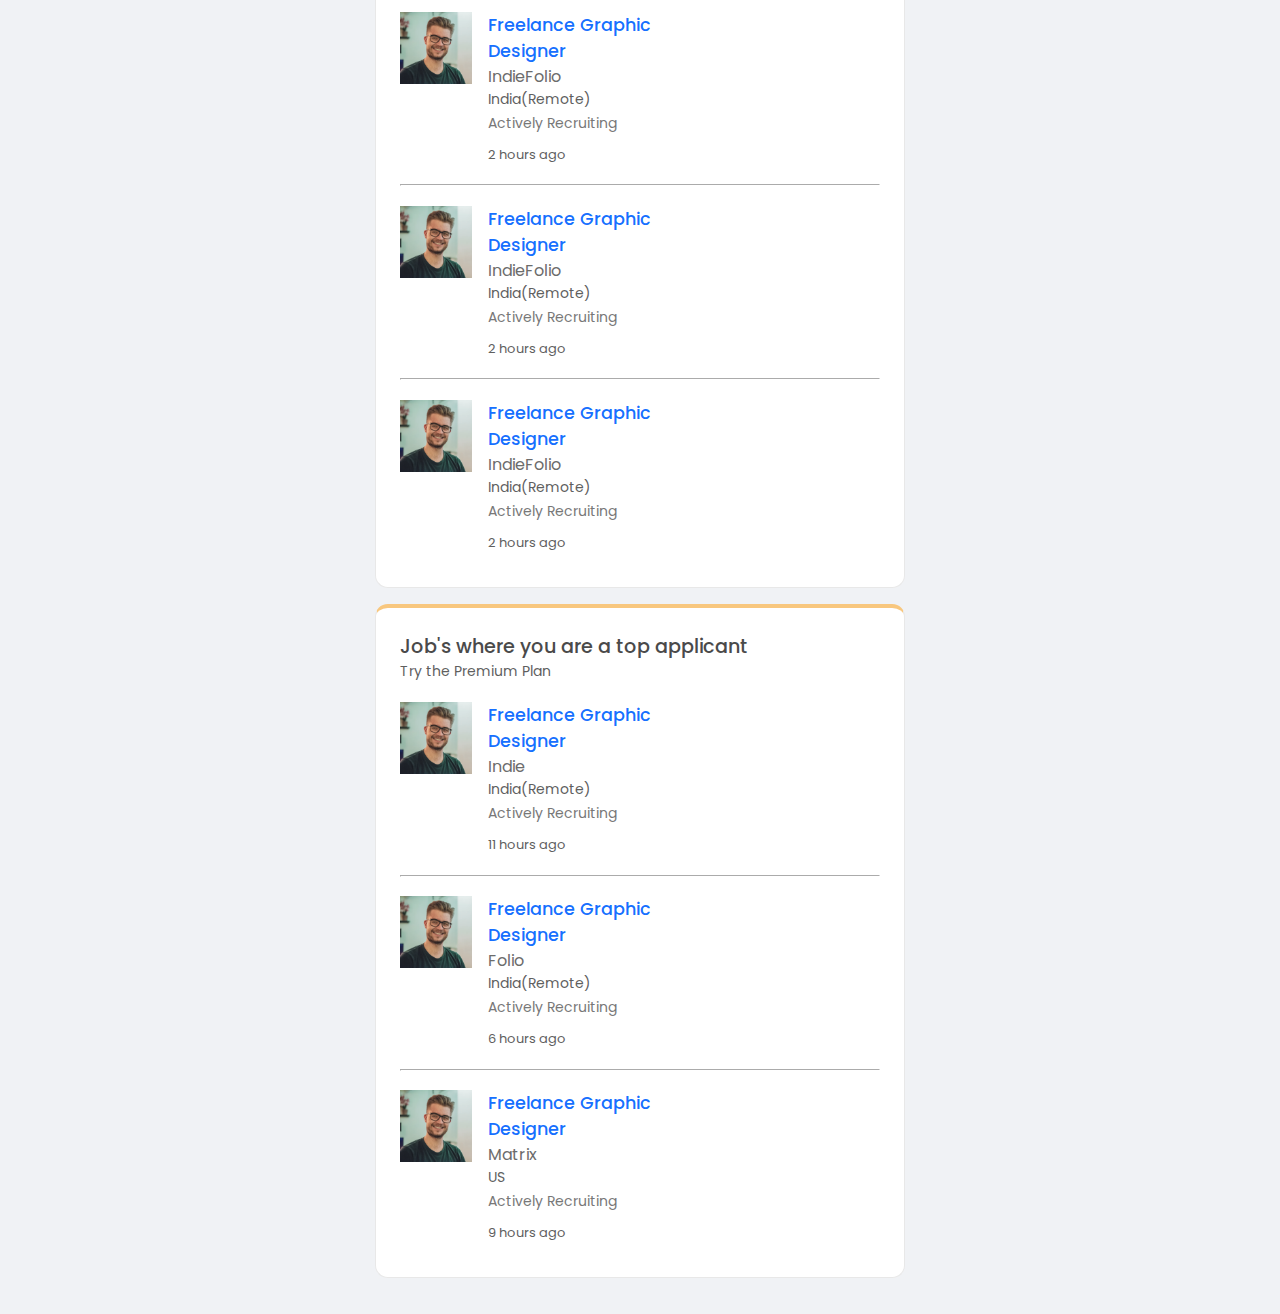
==== commit 9d82947f: "title change" ====
--- a/job.html
+++ b/job.html
@@ -4,7 +4,7 @@
 <head>
     <meta charset="UTF-8">
     <meta name="viewport" content="width=device-width, initial-scale=1.0">
-    <title>Linkedin Clone</title>
+    <title>ConnectPro</title>
     <!-- -----------------google fonts link-------------------- -->
     <link rel="preconnect" href="https://fonts.googleapis.com">
     <link rel="preconnect" href="https://fonts.gstatic.com" crossorigin>
@@ -17,14 +17,14 @@
     <!-- -------------custom css------------------ -->
     <link rel="stylesheet" href="./job.css">
     <!-- ------------------favicon------------------- -->
-    <link rel="icon" type="image/x-icon" href="./images/logo.png">
+    <link rel="icon" type="image/x-icon" href="./images/newlogo.png">
 </head>
 
 <body>
     <!-- ------------------------------navbar-start------------------------------ -->
     <nav class="navbar">
         <div class="navbar-left">
-            <a href="index.html" class="logo"><img src="./images/logo.png" alt=""></a>
+            <a href="index.html" class="logo"><img src="./images/newlogo.png" alt=""></a>
             <div class="search-box">
                 <img src="./images/search.png">
                 <input type="text" placeholder="Search">
@@ -502,7 +502,6 @@
                 <a href="#">More</a>
 
                 <div class="copyright-msg">
-                    <img src="./images/logo.png">
                     <p>Linkedin &#169; 2022. All rights reserved</p>
                 </div>
             </div>
